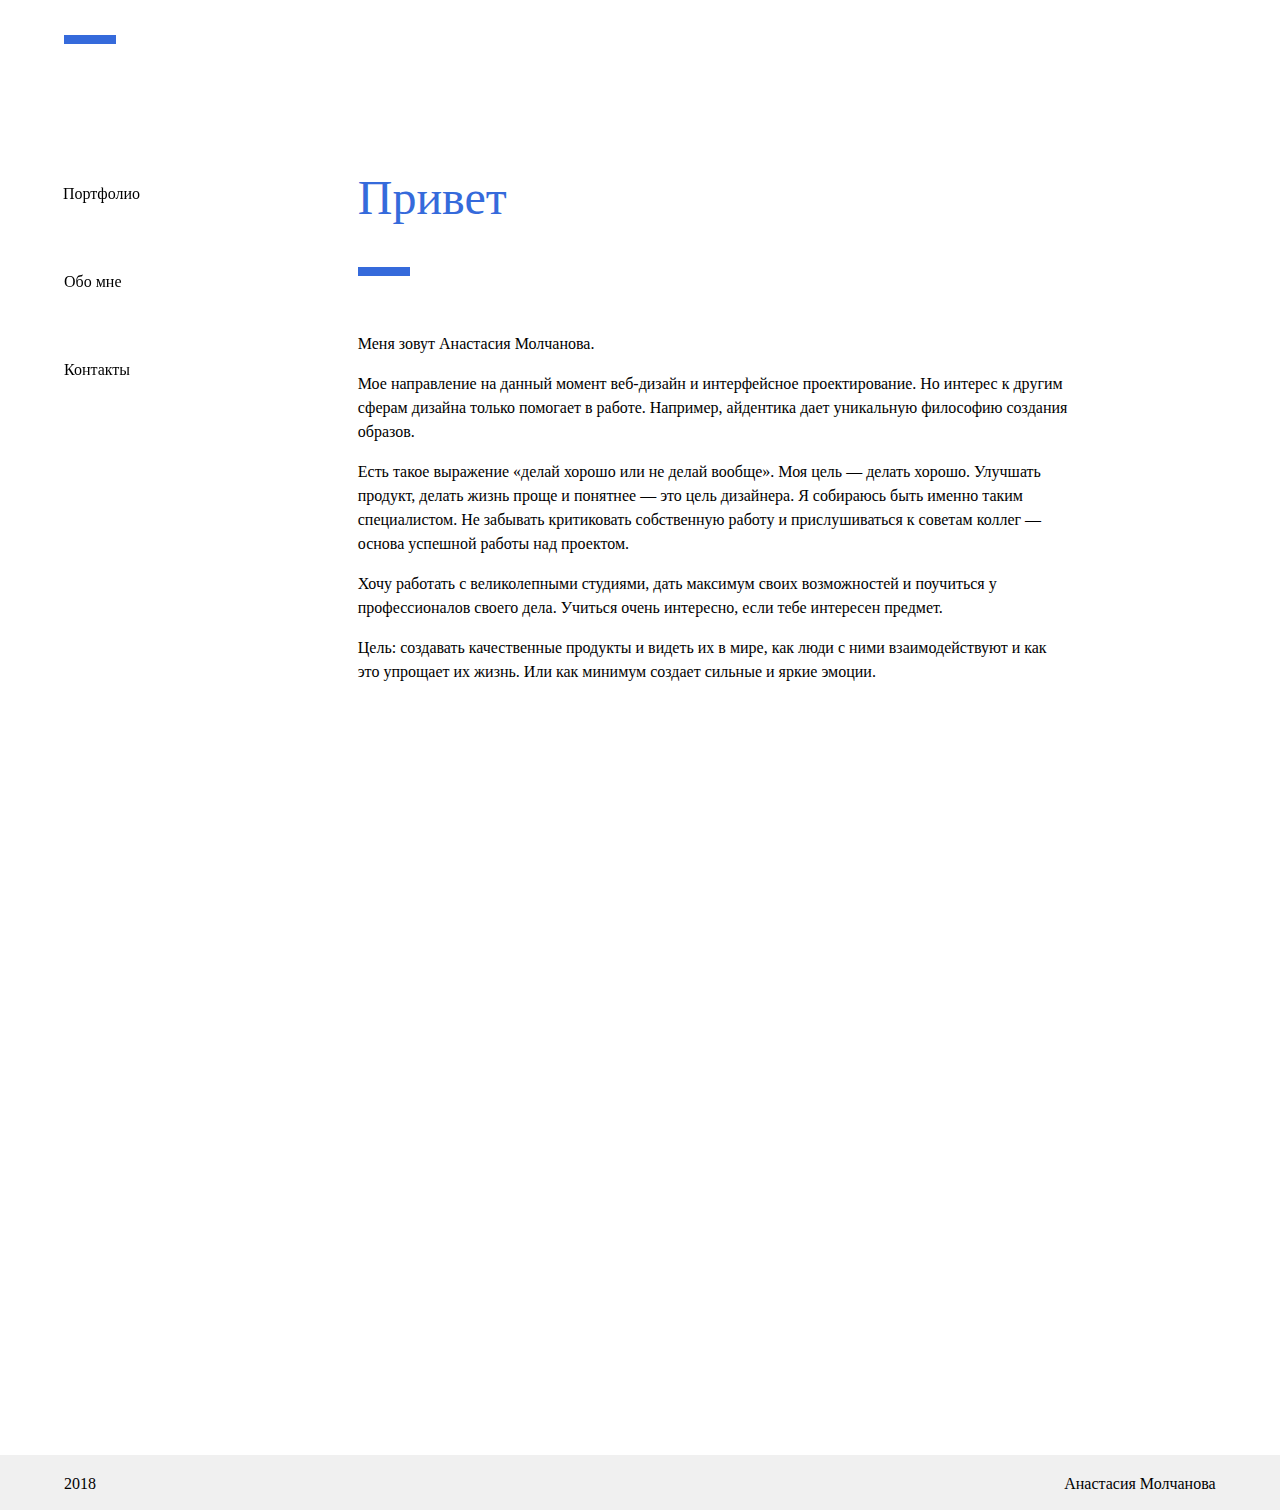
==== about-page.html @ c65be866 "immit1" ====
<!doctype html>
<html>
<head>
  <meta charset="utf-8">
  <meta name="viewport" content="initial-scale=1.0">
  <title>about-page</title>
  <link rel="stylesheet" href="css/standardize.css">
  <link rel="stylesheet" href="css/about-page-grid.css">
  <link rel="stylesheet" href="css/about-page.css">
</head>
<body class="body page-about-page clearfix">
  <div class="container _container container-1 clearfix">
    <div class="element element-1"></div>
    <p onClick="window.location='index.html';" class="menutext menutext-1">Портфолио</p>
    <p onClick="window.location='about-page.html';" class="menutext menutext-2">Обо мне</p>
    <div onClick="window.location='contacts.html';" class="menutext menutext-3">Контакты</div>
  </div>
  <div onClick="window.location='menu-page.html';" class="burger clearfix">
    <div class="lineofburg"></div>
    <div class="lineofburg lineofburg-2"></div>
    <div class="lineofburg lineofburg-3"></div>
  </div>
  <div class="element element-2"></div>
  <div class="container _container container-2 clearfix">
    <p class="titletext">Привет</p>
    <div class="element element-3"></div>
    <div class="text text-1">
      <p>Меня зовут Анастасия Молчанова.&nbsp;</p>
      <p>

Мое направление на данный момент веб-дизайн 
и интерфейсное проектирование. Но интерес к другим сферам дизайна только помогает в работе. Например, айдентика дает уникальную философию создания образов. 

</p>
      <p>Есть такое выражение «делай хорошо или 
не делай вообще».  Моя цель — делать хорошо. Улучшать продукт, делать жизнь проще и понятнее — это цель дизайнера.&nbsp;Я собираюсь быть именно таким специалистом. Не забывать критиковать собственную работу и прислушиваться к советам коллег — основа успешной работы над проектом.</p>
      <p>

Хочу работать с великолепными студиями, дать максимум своих возможностей и поучиться у профессионалов своего дела. Учиться очень интересно, если тебе интересен предмет.&nbsp;</p>
      <p>Цель: создавать качественные продукты и видеть их 
в мире, как люди с ними взаимодействуют и как это упрощает их жизнь. Или как минимум создает сильные и яркие эмоции.</p>
</div>
  </div>
  <div class="container _container container-3 clearfix">
    <p class="langtext langtext-1">En</p>
    <p class="langtext langtext-2">Рус</p>
  </div>
  <footer class="_container _container-4 clearfix">
    <div class="element element-4"></div>
    <p class="text text-2">2018</p>
    <p class="text text-3">Анастасия Молчанова</p>
  </footer>

  <script src="js/jquery-min.js"></script>
</body>
</html>
---- css/standardize.css ----
/*! normalize.css v2.1.0 | MIT License | git.io/normalize */

/* ==========================================================================
   HTML5 display definitions
   ========================================================================== */

/**
 * Correct `block` display not defined in IE 8/9.
 */

article,
aside,
details,
figcaption,
figure,
footer,
header,
hgroup,
main,
nav,
section,
summary {
    display: block;
}

/**
 * Correct `inline-block` display not defined in IE 8/9.
 */

audio,
canvas,
video {
    display: inline-block;
}

/**
 * Prevent modern browsers from displaying `audio` without controls.
 * Remove excess height in iOS 5 devices.
 */

audio:not([controls]) {
    display: none;
    height: 0;
}

/**
 * Address styling not present in IE 8/9.
 */

[hidden] {
    display: none;
}

/* ==========================================================================
   Base
   ========================================================================== */

/**
 * 1. Set default font family to sans-serif.
 * 2. Prevent iOS text size adjust after orientation change, without disabling
 *    user zoom.
 * 3. Ensure that the HTML is always 100% height. This fixed body height issues in Chrome for example.
 */

html {
    font-family: sans-serif; /* 1 */
    -webkit-text-size-adjust: 100%; /* 2 */
    -ms-text-size-adjust: 100%; /* 2 */
    min-height: 100%;
}

/**
 * Remove default margin.
 */

body {
    margin: 0;
}

/* ==========================================================================
   Links
   ========================================================================== */

/**
 * Address `outline` inconsistency between Chrome and other browsers.
 */

a:focus {
    outline: thin dotted;
}

/**
 * Improve readability when focused and also mouse hovered in all browsers.
 */

a:active,
a:hover {
    outline: 0;
}

/* ==========================================================================
   Typography
   ========================================================================== */

/**
 * Address variable `h1` font-size and margin within `section` and `article`
 * contexts in Firefox 4+, Safari 5, and Chrome.
 */

h1 {
    font-size: 2em;
    margin: 0.67em 0;
}

/**
 * Address styling not present in IE 8/9, Safari 5, and Chrome.
 */

abbr[title] {
    border-bottom: 1px dotted;
}

/**
 * Address style set to `bolder` in Firefox 4+, Safari 5, and Chrome.
 */

b,
strong {
    font-weight: bold;
}

/**
 * Address styling not present in Safari 5 and Chrome.
 */

dfn {
    font-style: italic;
}

/**
 * Address differences between Firefox and other browsers.
 */

hr {
    -moz-box-sizing: content-box;
    box-sizing: content-box;
    height: 0;
}

/**
 * Address styling not present in IE 8/9.
 */

mark {
    background: #ff0;
    color: #000;
}

/**
 * Correct font family set oddly in Safari 5 and Chrome.
 */

code,
kbd,
pre,
samp {
    font-family: monospace, serif;
    font-size: 1em;
}

/**
 * Improve readability of pre-formatted text in all browsers.
 */

pre {
    white-space: pre-wrap;
}

/**
 * Set consistent quote types.
 */

q {
    quotes: "\201C" "\201D" "\2018" "\2019";
}

/**
 * Address inconsistent and variable font size in all browsers.
 */

small {
    font-size: 80%;
}

/**
 * Prevent `sub` and `sup` affecting `line-height` in all browsers.
 */

sub,
sup {
    font-size: 75%;
    line-height: 0;
    position: relative;
    vertical-align: baseline;
}

sup {
    top: -0.5em;
}

sub {
    bottom: -0.25em;
}

/* ==========================================================================
   Embedded content
   ========================================================================== */

/**
 * Remove border when inside `a` element in IE 8/9.
 */

img {
    border: 0;
}

/**
 * Correct overflow displayed oddly in IE 9.
 */

svg:not(:root) {
    overflow: hidden;
}

/* ==========================================================================
   Figures
   ========================================================================== */

/**
 * Address margin not present in IE 8/9 and Safari 5.
 */

figure {
    margin: 0;
}

/* ==========================================================================
   Forms
   ========================================================================== */

/**
 * Define consistent border, margin, and padding.
 */
fieldset {
    margin: 0 2px;
    padding: 0.35em 0.625em 0.75em;
}

/**
 * 1. Correct `color` not being inherited in IE 8/9.
 * 2. Remove padding so people aren't caught out if they zero out fieldsets.
 */

legend {
    border: 0; /* 1 */
    padding: 0; /* 2 */
}

/**
 * 1. Correct font family not being inherited in all browsers.
 * 2. Correct font size not being inherited in all browsers.
 * 3. Address margins set differently in Firefox 4+, Safari 5, and Chrome.
 */

button,
input,
select,
textarea {
    font-family: inherit; /* 1 */
    font-size: 100%; /* 2 */
    font-weight: inherit; /* 1 */
    margin: 0; /* 3 */
    padding: 0;
}

/**
 * Remove the default button background color that browsers set
 */

button {
    background: transparent;
}

/**
 * Address Firefox 4+ setting `line-height` on `input` using `!important` in
 * the UA stylesheet.
 */

button,
input {
    line-height: normal;
}

/**
 * Address inconsistent `text-transform` inheritance for `button` and `select`.
 * All other form control elements do not inherit `text-transform` values.
 * Correct `button` style inheritance in Chrome, Safari 5+, and IE 8+.
 * Correct `select` style inheritance in Firefox 4+ and Opera.
 */

button,
select {
    text-transform: none;
}

/**
 * Make sure selects don't get the default browser styles.
 */
select {
  -webkit-appearance: none;
}


/**
 * 1. Avoid the WebKit bug in Android 4.0.* where (2) destroys native `audio`
 *    and `video` controls.
 * 2. Correct inability to style clickable `input` types in iOS.
 * 3. Improve usability and consistency of cursor style between image-type
 *    `input` and others.
 */

button,
html input[type="button"], /* 1 */
input[type="reset"],
input[type="submit"] {
    -webkit-appearance: button; /* 2 */
    cursor: pointer; /* 3 */
}

/**
 * Re-set default cursor for disabled elements.
 */

button[disabled],
html input[disabled] {
    cursor: default;
}

/**
 * 1. Address box sizing set to `content-box` in IE 8/9.
 * 2. Remove excess padding in IE 8/9.
 */

input[type="checkbox"],
input[type="radio"] {
    box-sizing: border-box; /* 1 */
    padding: 0; /* 2 */
}

/**
 * 1. Address `appearance` set to `searchfield` in Safari 5 and Chrome.
 * 2. Address `box-sizing` set to `border-box` in Safari 5 and Chrome
 *    (include `-moz` to future-proof).
 */

input[type="search"] {
    -webkit-appearance: textfield; /* 1 */
    -moz-box-sizing: content-box;
    -webkit-box-sizing: content-box; /* 2 */
    box-sizing: content-box;
}

/**
 * Remove inner padding and search cancel button in Safari 5 and Chrome
 * on OS X.
 */

input[type="search"]::-webkit-search-cancel-button,
input[type="search"]::-webkit-search-decoration {
    -webkit-appearance: none;
}

/**
 * Remove inner padding and border in Firefox 4+.
 */

button::-moz-focus-inner,
input::-moz-focus-inner {
    border: 0;
    padding: 0;
}

/**
 * 1. Remove default vertical scrollbar in IE 8/9.
 * 2. Improve readability and alignment in all browsers.
 * 3. Disable resizing by default.
 */

textarea {
    overflow: auto; /* 1 */
    vertical-align: top; /* 2 */
    resize: none; /* 3 */
}

/* ==========================================================================
   Tables
   ========================================================================== */

/**
 * Remove most spacing between table cells.
 */

table {
    border-collapse: collapse;
    border-spacing: 0;
}



html, body, div, span, applet, object, iframe,
h1, h2, h3, h4, h5, h6, p, blockquote, pre,
a, abbr, acronym, address, big, cite, code,
del, dfn, em, font, img, ins, kbd, q, s, samp,
small, strike, strong, sub, sup, tt, var,
dl, dt, dd, ol, ul, li,
fieldset, form, label, legend,
table, caption, tbody, tfoot, thead, tr, th, td {
  margin: 0;
  padding: 0;
  border: 0;
  outline: 0;
  font-weight: inherit;
  font-style: inherit;
  font-size: 100%;
  font-family: inherit;
  vertical-align: baseline;
}
/* remember to define focus styles! */
:focus {
  outline: 0;
}
body {
  line-height: 1;
  color: black;
  background: white;
}
ol, ul, li {
  list-style: none;
}
/* tables still need 'cellspacing="0"' in the markup */
table {
  border-collapse: separate;
  border-spacing: 0;
}
caption, th, td {
  text-align: left;
  font-weight: normal;
}
blockquote:before, blockquote:after,
q:before, q:after {
  content: "";
}
blockquote, q {
  quotes: "" "";
}
a,
a:hover,
a:visited {
  text-decoration: none;
}
button,
input,
fieldset,
textarea,
select {
  font-size: inherit;
  color: inherit;
  border: none;
  border-radius: 0;
}
img {
  width: 100%;
  height: auto;
}
.clearfix:before, .clearfix:after { content: ""; display: table; }
.clearfix:after { clear: both; }
.clearfix { *zoom: 1; }

* {
  -moz-box-sizing: border-box;
  box-sizing: border-box;
}
---- css/about-page-grid.css ----
.span-1 {
  width: 70px;
}

.span-2 {
  width: 162px;
}

.span-3 {
  width: 254px;
}

.span-4 {
  width: 346px;
}

.span-5 {
  width: 437px;
}

.span-6 {
  width: 529px;
}

.span-7 {
  width: 621px;
}

.span-8 {
  width: 713px;
}

.span-9 {
  width: 805px;
}

.span-10 {
  width: 896px;
}

.span-11 {
  width: 988px;
}

.span-12 {
  width: 1080px;
}

.offset-1 {
  margin-left: 92px;
}

.offset-2 {
  margin-left: 184px;
}

.offset-3 {
  margin-left: 275px;
}

.offset-4 {
  margin-left: 367px;
}

.offset-5 {
  margin-left: 459px;
}

.offset-6 {
  margin-left: 551px;
}

.offset-7 {
  margin-left: 643px;
}

.offset-8 {
  margin-left: 734px;
}

.offset-9 {
  margin-left: 826px;
}

.offset-10 {
  margin-left: 918px;
}

.offset-11 {
  margin-left: 1010px;
}

@media(max-width: 1024px) {
  .span-1 {
    width: 89px;
  }

  .span-2 {
    width: 199px;
  }

  .span-3 {
    width: 309px;
  }

  .span-4 {
    width: 419px;
  }

  .span-5 {
    width: 529px;
  }

  .span-6 {
    width: 639px;
  }

  .span-7 {
    width: 750px;
  }

  .span-8 {
    width: 860px;
  }

  .span-9 {
    width: 970px;
  }

  .span-10 {
    width: 1080px;
  }

  .offset-1 {
    margin-left: 110px;
  }

  .offset-2 {
    margin-left: 220px;
  }

  .offset-3 {
    margin-left: 330px;
  }

  .offset-4 {
    margin-left: 441px;
  }

  .offset-5 {
    margin-left: 551px;
  }

  .offset-6 {
    margin-left: 661px;
  }

  .offset-7 {
    margin-left: 771px;
  }

  .offset-8 {
    margin-left: 881px;
  }

  .offset-9 {
    margin-left: 991px;
  }

}
@media(max-width: 768px) {
  .span-1 {
    width: 116px;
  }

  .span-2 {
    width: 254px;
  }

  .span-3 {
    width: 392px;
  }

  .span-4 {
    width: 529px;
  }

  .span-5 {
    width: 667px;
  }

  .span-6 {
    width: 805px;
  }

  .span-7 {
    width: 942px;
  }

  .span-8 {
    width: 1080px;
  }

  .offset-1 {
    margin-left: 138px;
  }

  .offset-2 {
    margin-left: 275px;
  }

  .offset-3 {
    margin-left: 413px;
  }

  .offset-4 {
    margin-left: 551px;
  }

  .offset-5 {
    margin-left: 689px;
  }

  .offset-6 {
    margin-left: 826px;
  }

  .offset-7 {
    margin-left: 964px;
  }

}
@media(max-width: 600px) {
  .span-1 {
    width: 254px;
  }

  .span-2 {
    width: 529px;
  }

  .span-3 {
    width: 805px;
  }

  .span-4 {
    width: 1080px;
  }

  .offset-1 {
    margin-left: 275px;
  }

  .offset-2 {
    margin-left: 551px;
  }

  .offset-3 {
    margin-left: 826px;
  }

}
@media(max-width: 320px) {
  .span-1 {
    width: 529px;
  }

  .span-2 {
    width: 1080px;
  }

  .offset-1 {
    margin-left: 551px;
  }

}
---- css/about-page.css ----
body {
  background-color: rgb(255, 255, 255);
  font: normal 1em/1.5 'Montserrat Light';
  color: rgb(0, 0, 0);
  animation: 2s ease-out 0s 1 appearpage;
}

@keyframes appearpage {
		0%    {opacity: 0.0;}
    50%   {opacity: 0.0;}
		100%  {opacity: 1.0;}
		}
@-webkit-keyframes appearpage {
  0%    {opacity: 0.0;}
  50%   {opacity: 0.0;}
  100%  {opacity: 1.0;}
}

.burger {
  visibility: hidden;
  position: fixed;
  top: 35px;
  right: 5%;
  z-index: 12;
  width: 31px;
  height: 24px;
  opacity: 0.6;
  overflow: visible;
  cursor: pointer;
}

.container .element {
  float: left;
  width: 52px;
  height: 9px;
  background-color: rgb(53, 106, 219);
}

.container .text {
  float: left;
  clear: both;
  width: 74.7887323943%;
  min-height: 556px;
  margin: 56px 0 0 20.36849%;
}

.langtext {
  position: absolute;
  right: 0;
  font-size: 1em;
  line-height: 1.38;
  color: rgb(0, 0, 0);
}

.langtext:hover,
.menutext:hover {
  color: rgb(53, 106, 219);
}

.lineofburg {
  float: right;
  width: 100%;
  height: 4px;
  background-color: rgb(53, 106, 219);
}

.menutext {
  float: left;
  clear: both;
  font-size: 1em;
  line-height: 1.38;
  color: rgb(0, 0, 0);
  cursor: pointer;
}

.text {
  font-size: 1em;
  color: rgb(0, 0, 0);
}

.text-1 p {
  margin-bottom: 1em;
}

.titletext {
  position: absolute;
  top: 0;
  left: 20.3684910414%;
  z-index: 4;
  width: 63.0459126539%;
  min-height: 100px;
  font: 3em/1.3 'Montserrat ExtraBold';
  color: #356adb;
}

.container-1 {
  position: fixed;
  top: 35px;
  left: 5%;
  z-index: 20;
  width: 7.9166666666%;
  height: 367px;
}

.container-2 {
  position: relative;
  z-index: 7;
  width: 74.4166666666%;
  max-width: 1000px;
  margin: 167px auto 0;
  animation: 0.5s ease-out 1s 1 slideInFrombottom;
}

@keyframes slideInFrombottom {
		0%    {transform:translateY(+100px); opacity: 0.0;}
		100%  {transform:translateY(0); opacity: 1.0;}
		}
@-webkit-keyframes slideInFrombottom {
  0%    {transform:translateY(+100px); opacity: 0.0;}
  100%  {transform:translateY(0); opacity: 1.0;}
}



.container-3 {
  visibility: hidden;
  position: fixed;
  top: 178px;
  left: 92.5%;
  z-index: 15;
  width: 2.5%;
  height: 104px;
}

.element-2 {
  visibility: hidden;
  position: fixed;
  top: 0;
  left: 0;
  z-index: 8;
  width: 100%;
  height: 117px;
  background-color: rgb(255, 255, 255);
}

.element-3 {
  margin: 100px 0 0 20.36849%;
}

.element-4 {
  position: relative;
  float: left;
  z-index: 0;
  width: 100%;
  height: 55px;
  background-color: #f0f0f0;
}

.langtext-1 {
  top: 83px;
  z-index: 14;
}

.langtext-2 {
  top: 0;
  z-index: 13;
  font-family: 'Montserrat SemiBold';
}

.lineofburg-2,
.lineofburg-3 {
  clear: both;
  margin-top: 6px;
}

.menutext-1 {
  margin: 139px 0 0 -1px;
}

.menutext-2 {
  margin-top: 66px;
  font-family: 'Montserrat SemiBold';
}

.menutext-3 {
  margin-top: 66px;
}

.text-2 {
  position: relative;
  float: left;
  clear: both;
  z-index: 1;
  margin: -37px 0 0 5%;
  font-weight: 400;
  line-height: 1.38;
}

.text-3 {
  position: relative;
  float: right;
  z-index: 2;
  margin: -37px 5.03125% 0 0;
  font-weight: 400;
  line-height: 1.38;
}

._container-4 {
  position: relative;
  float: left;
  clear: both;
  z-index: 3;
  width: 100%;
  height: 55px;
  margin-top: 567px;
}

@media(max-width: 1024px) {
  .burger {
    visibility: visible;
    top: 25px;
    left: 92.0455932617%;
    right: auto;
    height: 30px;
    opacity: 1;
  }

  .burger:hover {
    background-color: rgba(0, 0, 0, 0);
    opacity: 0.6;
  }

  .burger .lineofburg {
    float: left;
    width: 97.974537037%;
  }

  .container .element {
    width: 36px;
    height: 7px;
  }

  .container .langtext {
    right: auto;
  }

  .container .menutext {
    visibility: hidden;
  }

  .container .text {
    position: relative;
    z-index: 6;
    width: 101.1070110701%;
    margin-top: 42px;
    margin-left: 0;
  }

  .container .titletext {
    left: 0;
    width: 80.987202925%;
    font-size: 2em;
  }

  .container .element-3 {
    position: relative;
    z-index: 5;
    margin-top: 73px;
    margin-left: 0;
  }

  .container .langtext-1 {
    position: static;
    float: right;
    top: auto;
    margin-top: 77px;
    margin-right: 2px;
  }

  .container .langtext-2 {
    left: -1px;
  }

  .container .menutext-1 {
    margin-top: 134px;
    margin-left: 0;
  }

  .container .menutext-2,
  .container .menutext-3 {
    margin-top: 80px;
    margin-left: 8px;
  }

  .container-1 {
    top: 25px;
    left: 4.8828125%;
    width: 10.64453125%;
    height: 385px;
  }

  .container-2 {
    position: relative;
    z-index: 7;
    width: 53.515625%;
    margin-top: 120px;
  }

  .container-3 {
    left: 92.2409057617%;
    width: 2.9296875%;
  }

  .element-2 {
    width: 100.4166666666%;
    height: 83px;
  }

  ._container .element-4 {
    position: relative;
    z-index: 0;
  }

  ._container .text-2 {
    position: relative;
    z-index: 1;
    margin-left: 4.99878%;
  }

  ._container .text-3 {
    position: relative;
    z-index: 2;
    margin-right: 5.02472%;
  }

  ._container-4 {
    position: relative;
    z-index: 3;
    margin-top: 120px;
  }
}

@media(max-width: 768px) {
  body {
    font-size: 1em;
  }

  .burger {
    left: 93.3593749999%;
  }

  .burger .lineofburg {
    width: 99.140625%;
  }

  .container .text {
    position: relative;
    z-index: 6;
    width: 82.8413284132%;
    margin-top: 40px;
    margin-left: 17.15579%;
  }

  .container .titletext {
    left: 17.1586715867%;
    width: 82.8413284132%;
    font-size: 1.875em;
  }

  .container .element-1 {
    width: 41.6715801886%;
  }

  .container .element-3 {
    position: relative;
    z-index: 5;
    width: 5.7517222747%;
    margin-top: 75px;
    margin-left: 17.08372%;
  }

  .container .langtext-1 {
    float: left;
    margin-right: 0;
    margin-left: -1px;
  }

  .container .menutext-1 {
    margin-top: 204px;
  }

  .container .menutext-2 {
    margin-left: 19px;
  }

  .container .menutext-3 {
    margin-top: 102px;
    margin-left: 19px;
  }

  .container-1 {
    left: 2.6041666666%;
    width: 11.1979166666%;
  }

  .container-2 {
    position: relative;
    z-index: 7;
    width: 70.5729166666%;
  }

  .container-3 {
    left: 92.2403971354%;
    width: 3.90625%;
  }

  .element-2 {
    visibility: visible;
    height: 67px;
  }

  ._container .element-4 {
    position: relative;
    z-index: 0;
  }

  ._container .text-2 {
    position: relative;
    z-index: 1;
    margin-left: 2.60417%;
  }

  ._container .text-3 {
    position: relative;
    z-index: 2;
    margin-right: 2.81576%;
  }

  ._container-4 {
    position: relative;
    z-index: 3;
    margin-top: 125px;
    margin-left: -0.04476%;
  }
}

@media(max-width: 600px) {
  .burger {
    top: 21px;
    left: 91.5729166666%;
  }

  .container .text {
    position: relative;
    z-index: 6;
    width: 74.4186046511%;
    margin-left: 25.49195%;
  }

  .container .titletext {
    left: 25.4919499105%;
    width: 73.5241502683%;
    font-size: 1.625em;
  }

  .container .element-1 {
    width: 35%;
  }

  .container .element-3 {
    position: relative;
    z-index: 5;
    width: 5.72450805%;
    margin-left: 25.49195%;
  }

  .container .menutext-1 {
    margin-top: 188px;
  }

  .container-1 {
    top: 21px;
    left: 3.3333333333%;
    width: 15.8333333333%;
  }

  .container-2 {
    position: relative;
    z-index: 7;
    width: 93.1666666666%;
  }

  ._container .element-4 {
    position: relative;
    z-index: 0;
  }

  ._container .text-2 {
    position: relative;
    z-index: 1;
    margin-left: 3.33073%;
  }

  ._container .text-3 {
    position: relative;
    z-index: 2;
    margin-right: 3.33073%;
  }

  ._container-4 {
    position: relative;
    z-index: 3;
    margin-top: 2336px;
    margin-left: -0.03646%;
  }
}

@media(max-width: 480px) {
  body {
    font-size: 0.875em;
  }

  .burger {
    left: 90.4166666666%;
  }

  .burger .lineofburg {
    width: 95.3125%;
  }

  .container .element {
    height: 5px;
  }

  .container .langtext {
    font-size: 1.143em;
  }

  .container .menutext {
    font-size: 1.143em;
  }

  .container .text {
    position: relative;
    z-index: 6;
    width: 100%;
    margin-top: 35px;
    margin-left: 0;
    font-size: 14px;
  }

  .container .titletext {
    left: 0;
    width: 100.2222222222%;
    font-size: 1.429em;
  }

  .container .element-1 {
    width: 45.3621031746%;
  }

  .container .element-3 {
    position: relative;
    z-index: 5;
    margin-top: 50px;
    margin-left: -0.28125%;
  }

  .container .menutext-1 {
    margin-top: 168px;
    margin-left: -45px;
  }

  .container .menutext-2,
  .container .menutext-3 {
    margin-left: -13px;
  }

  .container-1 {
    left: 3.125%;
    width: 11.6666666666%;
  }

  .container-2 {
    position: relative;
    z-index: 7;
    width: 93.75%;
  }

  .container-3 {
    left: 92.2395833333%;
    width: 6.25%;
  }

  ._container .element-4 {
    position: relative;
    z-index: 0;
  }

  ._container .text-2 {
    position: relative;
    z-index: 1;
    margin-left: 3.125%;
    font-size: 14px;
  }

  ._container .text-3 {
    position: relative;
    z-index: 2;
    margin-right: 3.125%;
    font-size: 14px;
  }

  ._container-4 {
    position: relative;
    z-index: 3;
    margin-top: 100px;
    margin-left: 0;
  }
}

@media(max-width: 320px) {
  .burger {
    top: 22px;
    left: 84.0625%;
  }

  .burger .lineofburg {
    width: 91.8402777777%;
  }

  .container .element {
    width: 15px;
  }

  .container .text {
    position: relative;
    z-index: 6;
    margin-top: 27px;
  }

  .container .titletext {
    width: 100%;
  }

  .element {
    width: 100.3125%;
  }

  .container .element-3 {
    position: relative;
    z-index: 5;
    margin-left: -0.13951%;
  }

  .container .menutext-1 {
    margin-top: 156px;
    margin-left: 26px;
  }

  .container .menutext-2 {
    margin-left: 55px;
  }

  .container .menutext-3 {
    margin-top: 80px;
    margin-left: 55px;
  }

  .container-1 {
    top: 22px;
    left: 6.25%;
    width: 20.3125%;
    height: 405px;
  }

  .container-2 {
    position: relative;
    float: left;
    z-index: 7;
    width: 87.5%;
    margin-right: 0;
    margin-left: 6.25%;
  }

  .container-3 {
    left: 92.236328125%;
    width: 9.375%;
  }

  .element-2 {
    height: 71px;
  }

  ._container .element-4 {
    position: relative;
    z-index: 0;
    width: 91.9540229885%;
  }

  ._container .text-2 {
    position: relative;
    z-index: 1;
    margin-left: 5.74124%;
  }

  ._container .text-3 {
    position: relative;
    z-index: 2;
    margin-right: 13.7421399999%;
  }

  ._container-4 {
    position: relative;
    z-index: 3;
    width: 108.69140625%;
  }
}
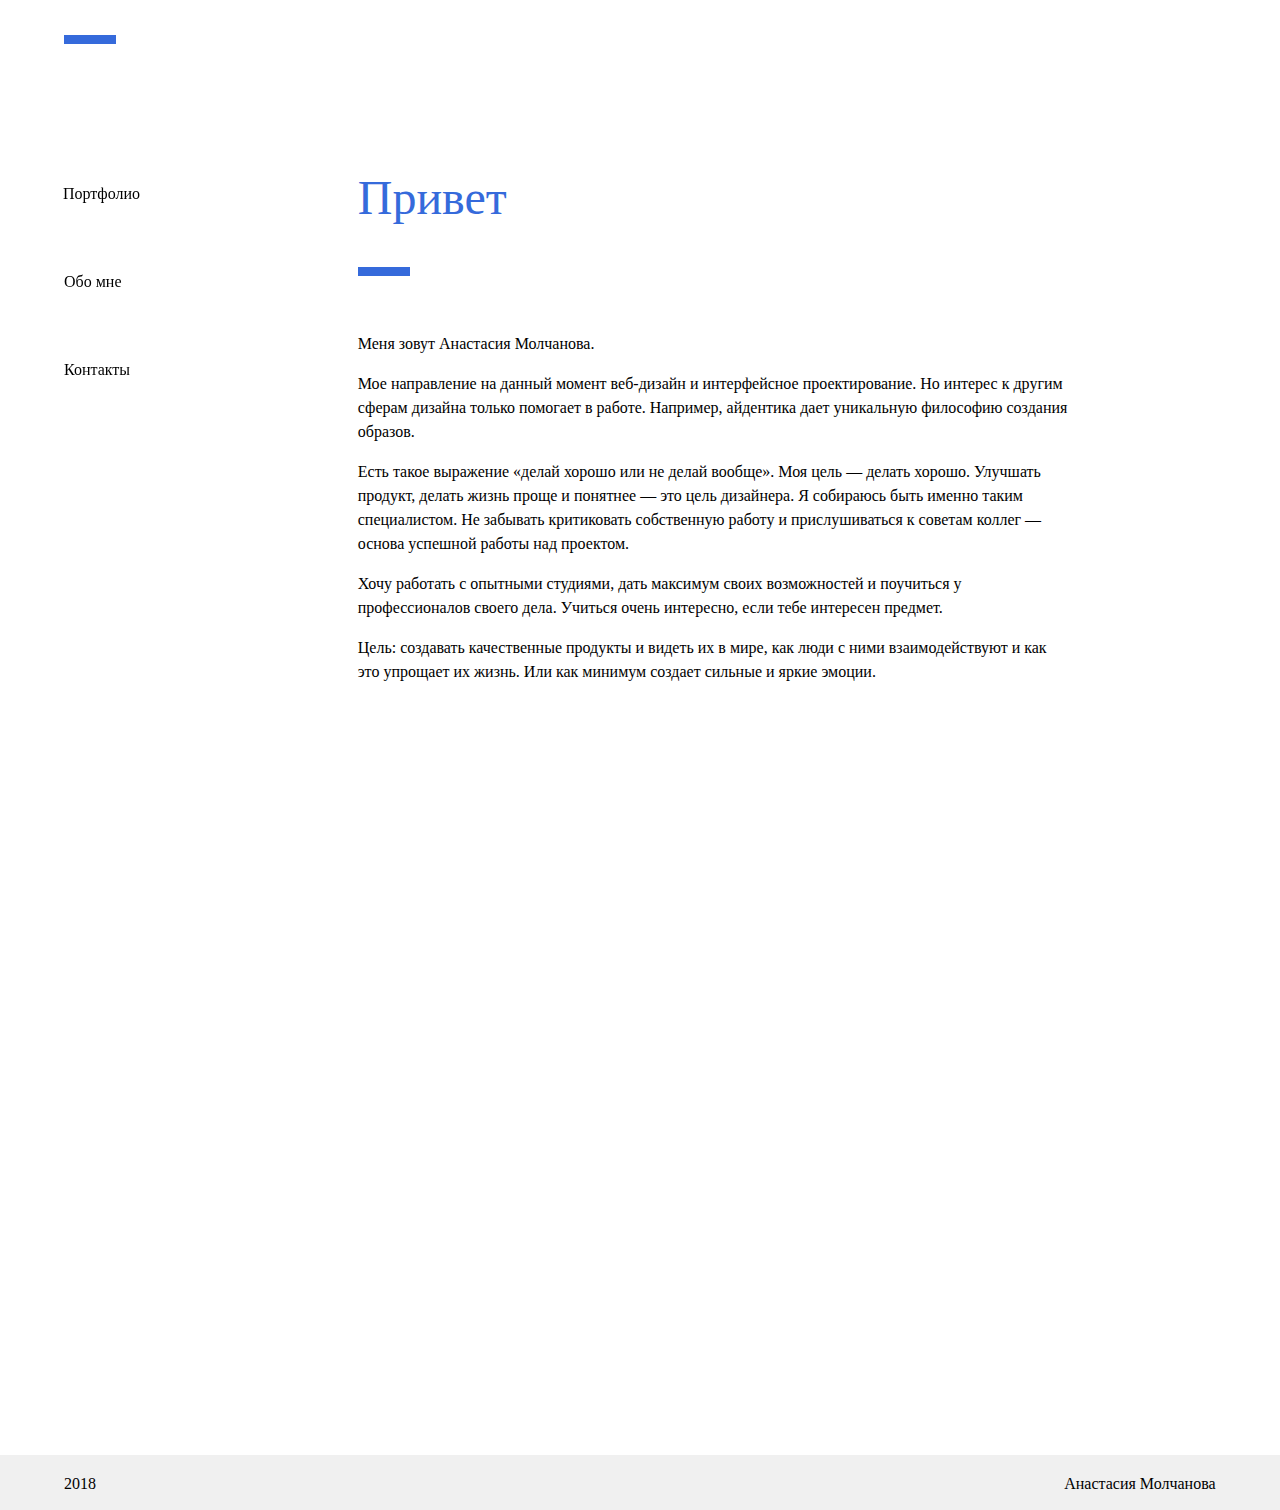
==== commit 240ee51a: "aboutpagechangedопытными" ====
--- a/about-page.html
+++ b/about-page.html
@@ -28,16 +28,16 @@
       <p>Меня зовут Анастасия Молчанова.&nbsp;</p>
       <p>
 
-Мое направление на данный момент веб-дизайн 
-и интерфейсное проектирование. Но интерес к другим сферам дизайна только помогает в работе. Например, айдентика дает уникальную философию создания образов. 
+Мое направление на данный момент веб-дизайн
+и интерфейсное проектирование. Но интерес к другим сферам дизайна только помогает в работе. Например, айдентика дает уникальную философию создания образов.
 
 </p>
-      <p>Есть такое выражение «делай хорошо или 
+      <p>Есть такое выражение «делай хорошо или
 не делай вообще».  Моя цель — делать хорошо. Улучшать продукт, делать жизнь проще и понятнее — это цель дизайнера.&nbsp;Я собираюсь быть именно таким специалистом. Не забывать критиковать собственную работу и прислушиваться к советам коллег — основа успешной работы над проектом.</p>
       <p>
 
-Хочу работать с великолепными студиями, дать максимум своих возможностей и поучиться у профессионалов своего дела. Учиться очень интересно, если тебе интересен предмет.&nbsp;</p>
-      <p>Цель: создавать качественные продукты и видеть их 
+Хочу работать с опытными студиями, дать максимум своих возможностей и поучиться у профессионалов своего дела. Учиться очень интересно, если тебе интересен предмет.&nbsp;</p>
+      <p>Цель: создавать качественные продукты и видеть их
 в мире, как люди с ними взаимодействуют и как это упрощает их жизнь. Или как минимум создает сильные и яркие эмоции.</p>
 </div>
   </div>
@@ -53,4 +53,4 @@
 
   <script src="js/jquery-min.js"></script>
 </body>
-</html>+</html>
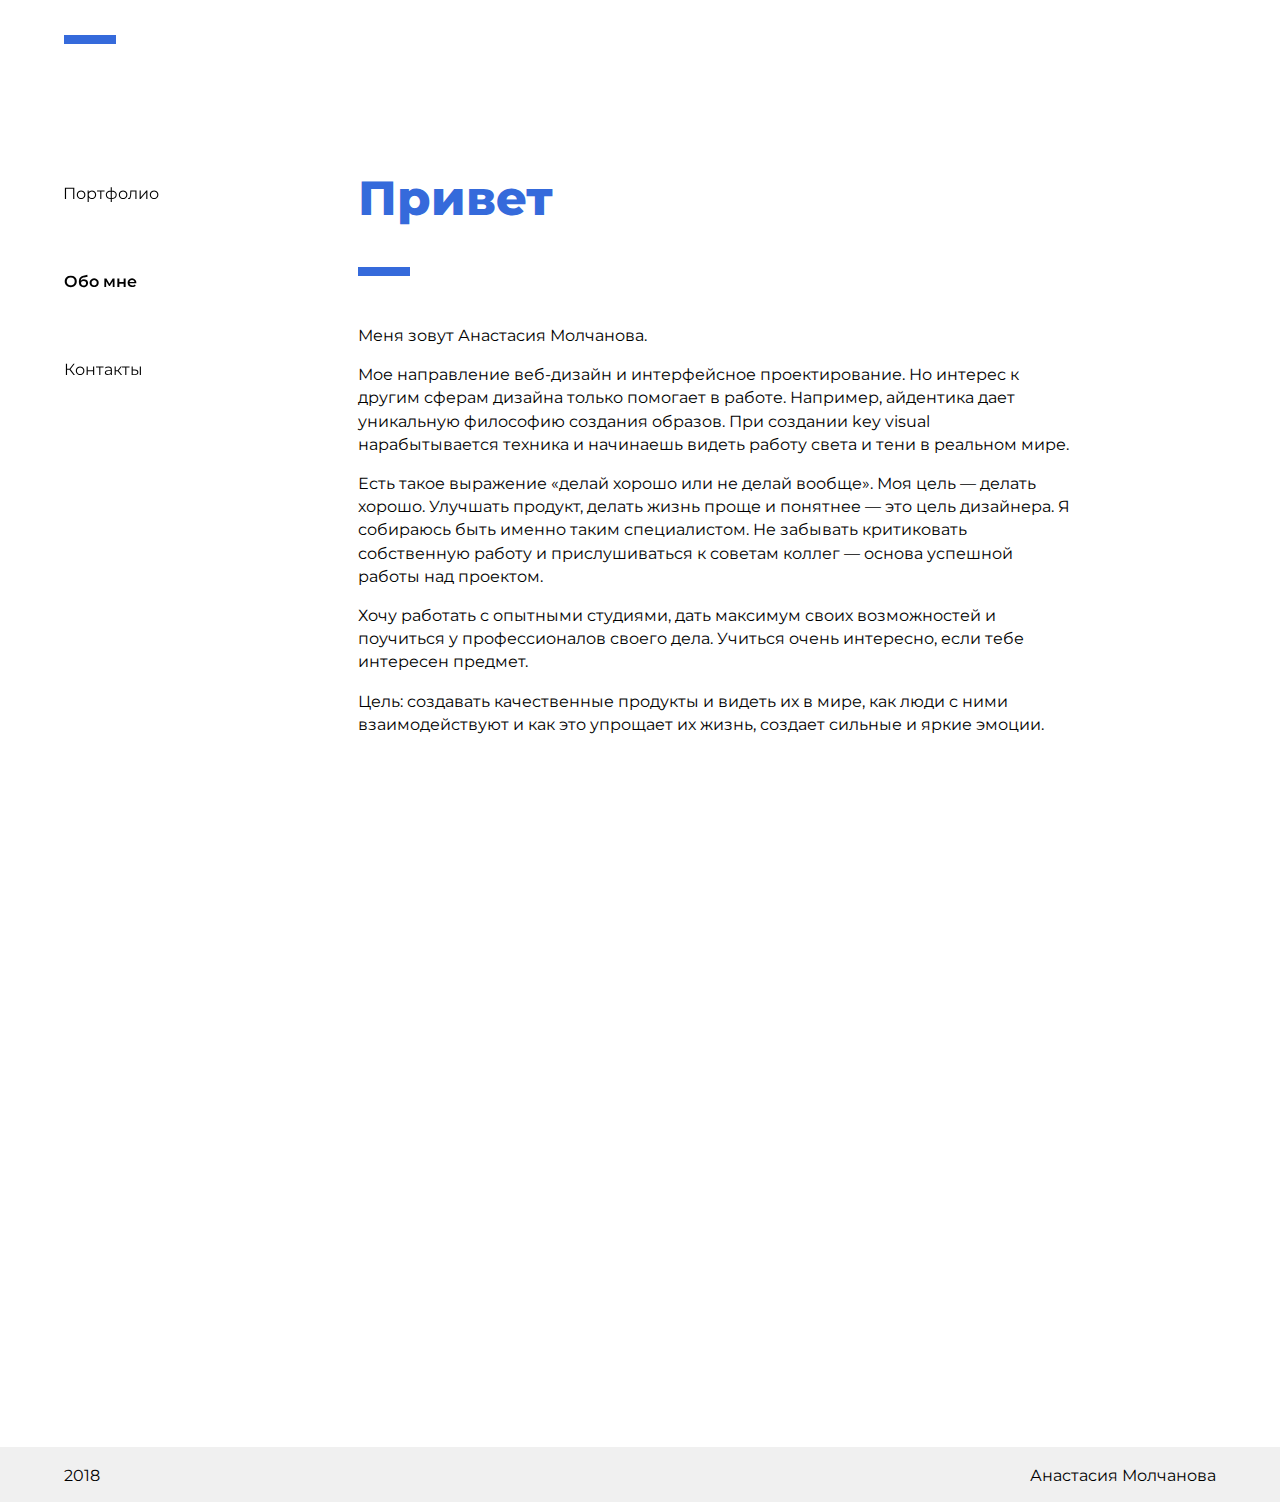
==== commit 4acf4112: "2303 1952" ====
--- a/about-page.html
+++ b/about-page.html
@@ -7,6 +7,7 @@
   <link rel="stylesheet" href="css/standardize.css">
   <link rel="stylesheet" href="css/about-page-grid.css">
   <link rel="stylesheet" href="css/about-page.css">
+  <link href="https://fonts.googleapis.com/css?family=Montserrat:400,600,700,800" rel="stylesheet">
 </head>
 <body class="body page-about-page clearfix">
   <div class="container _container container-1 clearfix">
@@ -28,8 +29,10 @@
       <p>Меня зовут Анастасия Молчанова.&nbsp;</p>
       <p>
 
-Мое направление на данный момент веб-дизайн
-и интерфейсное проектирование. Но интерес к другим сферам дизайна только помогает в работе. Например, айдентика дает уникальную философию создания образов.
+Мое направление веб-дизайн
+и интерфейсное проектирование. Но интерес к другим сферам дизайна только помогает в работе.
+Например, айдентика дает уникальную философию создания образов. При создании key visual нарабытывается техника
+и начинаешь видеть работу света и тени в реальном мире.
 
 </p>
       <p>Есть такое выражение «делай хорошо или
@@ -38,7 +41,7 @@
 
 Хочу работать с опытными студиями, дать максимум своих возможностей и поучиться у профессионалов своего дела. Учиться очень интересно, если тебе интересен предмет.&nbsp;</p>
       <p>Цель: создавать качественные продукты и видеть их
-в мире, как люди с ними взаимодействуют и как это упрощает их жизнь. Или как минимум создает сильные и яркие эмоции.</p>
+в мире, как люди с ними взаимодействуют и как это упрощает их жизнь, создает сильные и яркие эмоции.</p>
 </div>
   </div>
   <div class="container _container container-3 clearfix">
--- a/css/about-page.css
+++ b/css/about-page.css
@@ -1,6 +1,6 @@
 body {
   background-color: rgb(255, 255, 255);
-  font: normal 1em/1.5 'Montserrat Light';
+  font-family: 'Montserrat', sans-serif;
   color: rgb(0, 0, 0);
   animation: 2s ease-out 0s 1 appearpage;
 }
@@ -41,7 +41,7 @@
   clear: both;
   width: 74.7887323943%;
   min-height: 556px;
-  margin: 56px 0 0 20.36849%;
+  margin: 48px 0 0 20.36849%;
 }
 
 .langtext {
@@ -80,6 +80,7 @@
 
 .text-1 p {
   margin-bottom: 1em;
+  line-height: 1.45em;
 }
 
 .titletext {
@@ -89,7 +90,9 @@
   z-index: 4;
   width: 63.0459126539%;
   min-height: 100px;
-  font: 3em/1.3 'Montserrat ExtraBold';
+  font-weight: 800;
+  font-size: 3em;
+  line-height: 1.3;
   color: #356adb;
 }
 
@@ -179,7 +182,7 @@
 
 .menutext-2 {
   margin-top: 66px;
-  font-family: 'Montserrat SemiBold';
+  font-weight: 600;
 }
 
 .menutext-3 {
@@ -219,8 +222,7 @@
   .burger {
     visibility: visible;
     top: 25px;
-    left: 92.0455932617%;
-    right: auto;
+    right: 4.83%;
     height: 30px;
     opacity: 1;
   }
@@ -346,7 +348,7 @@
   }
 
   .burger {
-    left: 93.3593749999%;
+    right: 2.6%;
   }
 
   .burger .lineofburg {
@@ -447,7 +449,7 @@
 @media(max-width: 600px) {
   .burger {
     top: 21px;
-    left: 91.5729166666%;
+    right: 3.33%;
   }
 
   .container .text {
@@ -521,7 +523,7 @@
   }
 
   .burger {
-    left: 90.4166666666%;
+    right: 3.13%;
   }
 
   .burger .lineofburg {
@@ -622,7 +624,7 @@
 @media(max-width: 320px) {
   .burger {
     top: 22px;
-    left: 84.0625%;
+    right: 5.31%;
   }
 
   .burger .lineofburg {
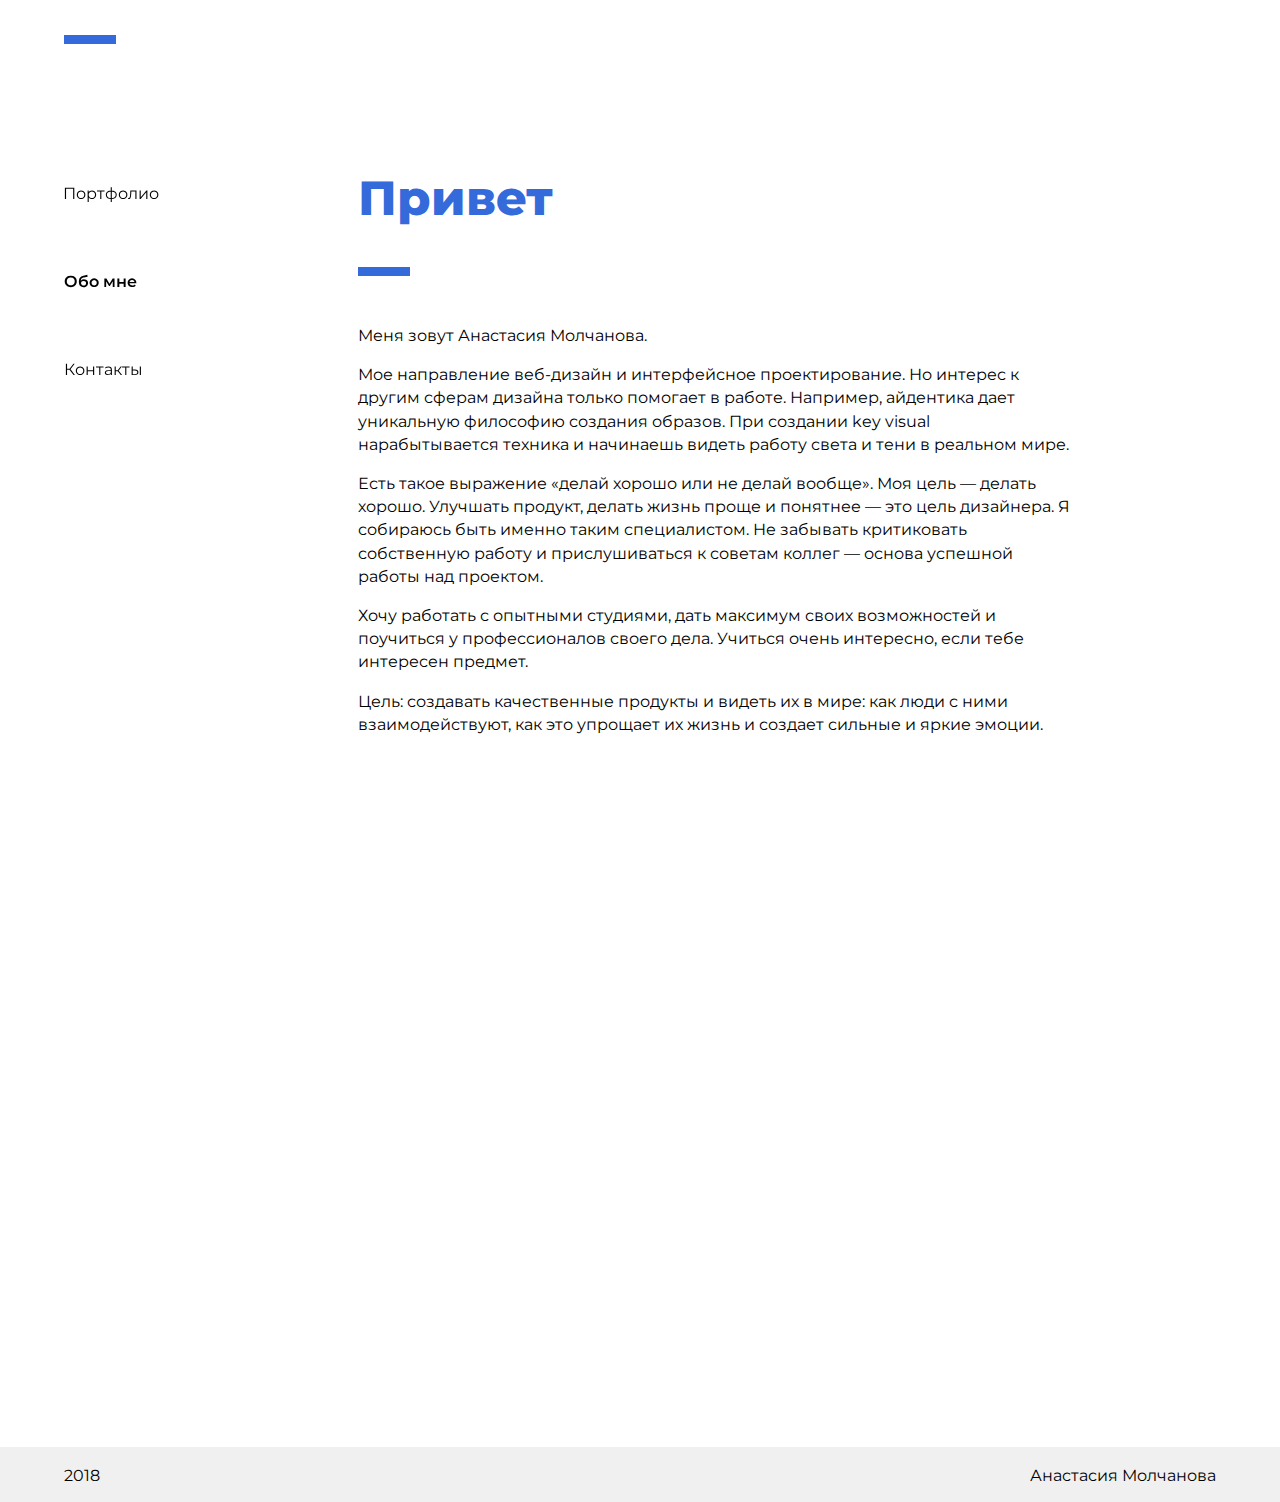
==== commit 6be14050: "2603 2151" ====
--- a/about-page.html
+++ b/about-page.html
@@ -3,7 +3,7 @@
 <head>
   <meta charset="utf-8">
   <meta name="viewport" content="initial-scale=1.0">
-  <title>about-page</title>
+  <title>Обо мне | Графический дизайнер</title>
   <link rel="stylesheet" href="css/standardize.css">
   <link rel="stylesheet" href="css/about-page-grid.css">
   <link rel="stylesheet" href="css/about-page.css">
@@ -41,7 +41,7 @@
 
 Хочу работать с опытными студиями, дать максимум своих возможностей и поучиться у профессионалов своего дела. Учиться очень интересно, если тебе интересен предмет.&nbsp;</p>
       <p>Цель: создавать качественные продукты и видеть их
-в мире, как люди с ними взаимодействуют и как это упрощает их жизнь, создает сильные и яркие эмоции.</p>
+в мире: как люди с ними взаимодействуют, как это упрощает их жизнь и создает сильные и яркие эмоции.</p>
 </div>
   </div>
   <div class="container _container container-3 clearfix">
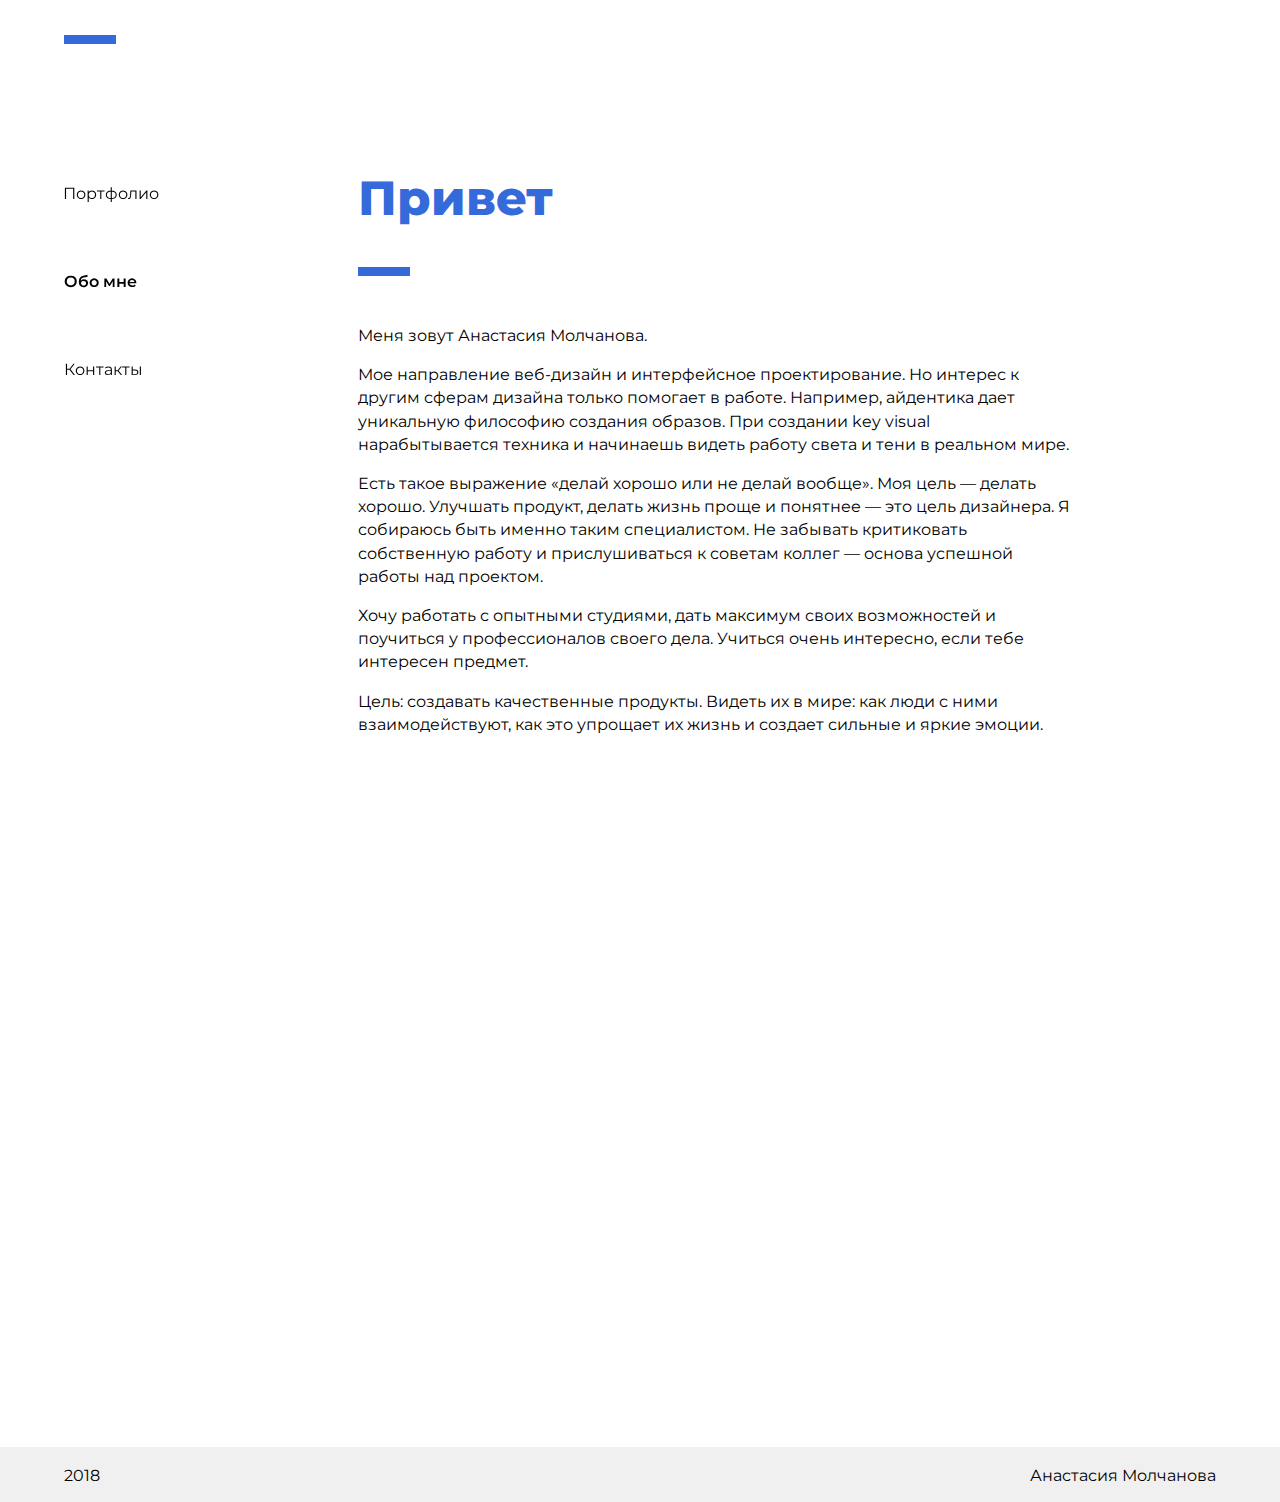
==== commit 242c4be5: "2603 2154" ====
--- a/about-page.html
+++ b/about-page.html
@@ -40,7 +40,7 @@
       <p>
 
 Хочу работать с опытными студиями, дать максимум своих возможностей и поучиться у профессионалов своего дела. Учиться очень интересно, если тебе интересен предмет.&nbsp;</p>
-      <p>Цель: создавать качественные продукты и видеть их
+      <p>Цель: создавать качественные продукты. Видеть их
 в мире: как люди с ними взаимодействуют, как это упрощает их жизнь и создает сильные и яркие эмоции.</p>
 </div>
   </div>
